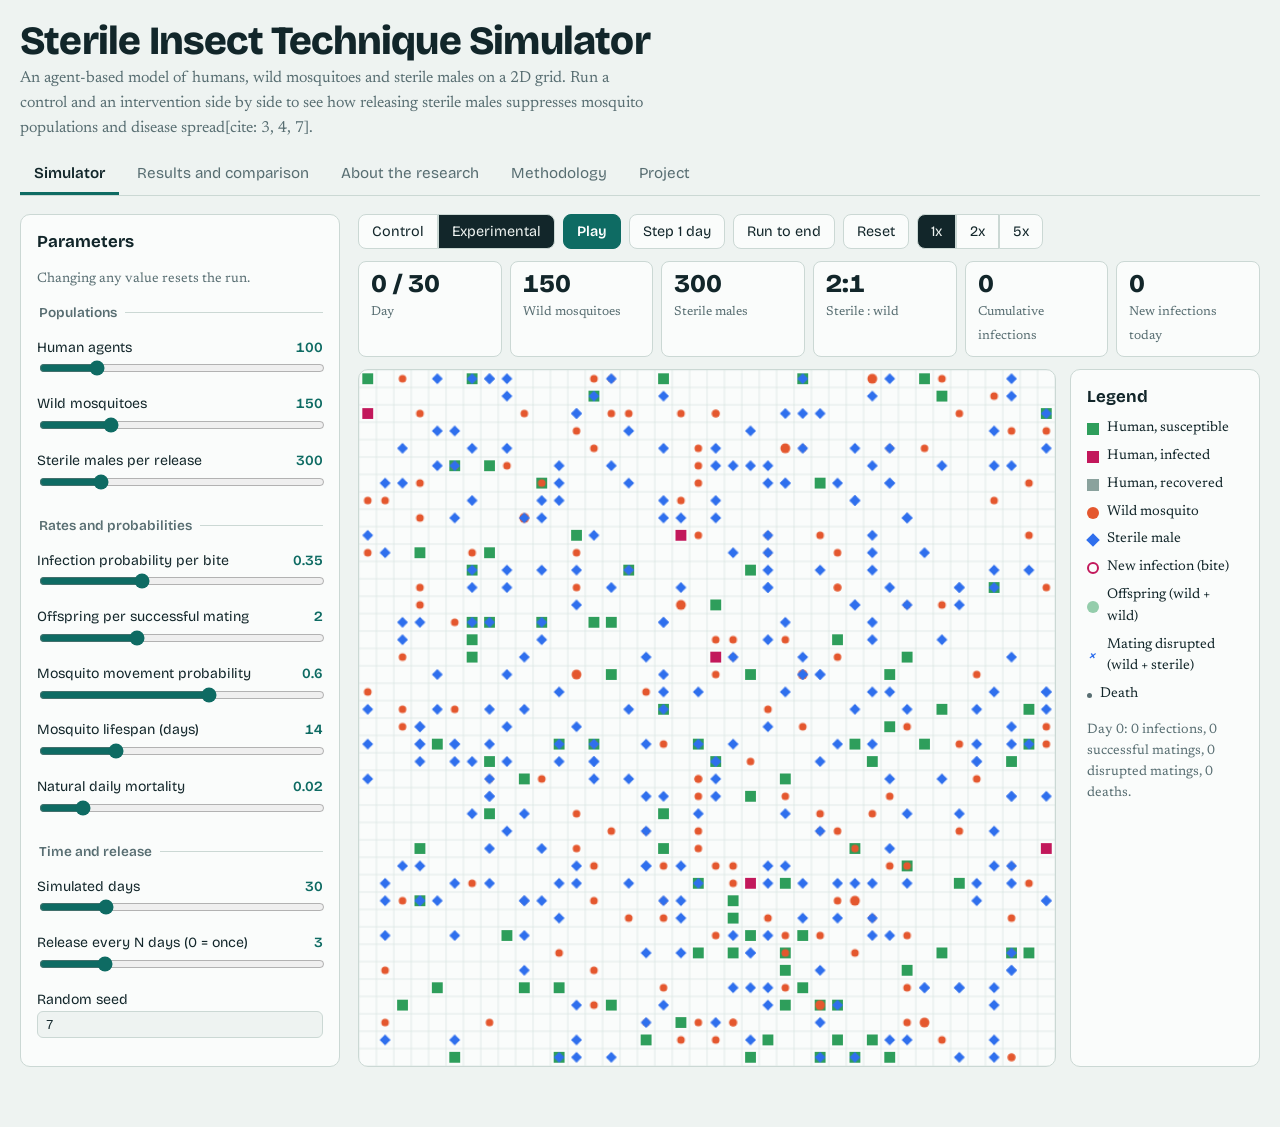
==== index.html @ a65aa8a1 "Rename SIT_Simulator.html to index.html" ====
<!DOCTYPE html>
<html lang="en">
<head>
  <meta charset="utf-8">
  <meta name="viewport" content="width=device-width, initial-scale=1, viewport-fit=cover">
  <title>SIT Simulator – Sterile Insect Technique Agent-Based Model</title>
  <link rel="stylesheet" href="https://fonts.googleapis.com/css2?family=Bricolage+Grotesque:wght@400;600;800&family=Newsreader:ital,wght@0,400;0,600;1,400&display=swap">
  <link rel="stylesheet" href="style.css">
</head>
<body>

  <header>
    <h1>Sterile Insect Technique Simulator</h1>
    <p class="sub">
      An agent-based model of humans, wild mosquitoes and sterile males on a 2D grid. Run a control and an intervention side by side to see how releasing sterile males suppresses mosquito populations and disease spread[cite: 3, 4, 7].
    </p>
    <nav role="tablist" id="tabs"></nav>
  </header>

  <main>
    <!-- SIMULATOR VIEW -->
    <section id="sim">
      <div class="layout">
        <div class="card" id="ctl">
          <h2>Parameters</h2>
          <p class="note">Changing any value resets the run.</p>
        </div>

        <div>
          <div class="bar ui">
            <span class="seg" role="group" aria-label="Scenario shown on grid">
              <button class="btn" id="vctl" aria-pressed="false">Control</button>
              <button class="btn" id="vexp" aria-pressed="true">Experimental</button>
            </span>
            <button class="btn pri" id="play">Play</button>
            <button class="btn" id="stepb">Step 1 day</button>
            <button class="btn" id="runall">Run to end</button>
            <button class="btn" id="resetb">Reset</button>
            <span class="seg" role="group" aria-label="Speed">
              <button class="btn" data-sp="1" aria-pressed="true">1x</button>
              <button class="btn" data-sp="2" aria-pressed="false">2x</button>
              <button class="btn" data-sp="5" aria-pressed="false">5x</button>
            </span>
          </div>

          <div class="metrics" id="metrics"></div>

          <div class="stage">
            <canvas class="grid" id="cv" width="640" height="640" role="img" aria-label="Simulation grid"></canvas>
            
            <div class="card">
              <h3>Legend</h3>
              <ul class="legend">
                <li><i class="dot" style="background:var(--hs)"></i>Human, susceptible</li>
                <li><i class="dot" style="background:var(--hi)"></i>Human, infected</li>
                <li><i class="dot" style="background:var(--hr)"></i>Human, recovered</li>
                <li><i class="dot" style="background:var(--wild); border-radius:50%"></i>Wild mosquito</li>
                <li><i class="dot" style="background:var(--ster); transform:rotate(45deg) scale(.8)"></i>Sterile male</li>
                <li><i class="dot" style="border:2px solid var(--hi); border-radius:50%"></i>New infection (bite)</li>
                <li><i class="dot" style="background:var(--hs); border-radius:50%; opacity:.5"></i>Offspring (wild + wild)</li>
                <li><i class="dot" style="color:var(--ster); font-weight:800; line-height:12px; text-align:center">×</i>Mating disrupted (wild + sterile)</li>
                <li><i class="dot" style="background:var(--mute); width:5px; height:5px; border-radius:50%"></i>Death</li>
              </ul>
              <p class="note" id="evsum"></p>
            </div>
          </div>
        </div>
      </div>
    </section>

    <!-- RESULTS VIEW -->
    <section id="res" hidden>
      <div class="card sev" id="sev"></div>
      
      <div class="bar ui" style="margin-top: 14px">
        <button class="btn" id="savebtn">Save this run for comparison</button>
        <button class="btn" id="csvbtn">Export CSV</button>
        <button class="btn" id="clrbtn">Clear saved runs</button>
        <span class="note">PNG export is on each chart.</span>
      </div>

      <div class="charts" id="charts"></div>

      <div class="card" style="margin-top: 14px">
        <h3>Saved runs</h3>
        <div class="tw" id="saved">
          <p class="note">No saved runs yet. Finish a run, then save it to compare different release settings.</p>
        </div>
      </div>
    </section>

    <!-- ABOUT VIEW -->
    <section id="about" hidden>
      <div class="prose">
        <h2>About the research</h2>
        <p>Mosquitoes spread dengue, Zika and malaria[cite: 2]. Because vaccines and treatments are limited for some of these diseases, controlling the vector is a main line of defence[cite: 2]. Insecticides work, but resistance builds up and non-target species suffer[cite: 2].</p>
        <p>The <b>Sterile Insect Technique (SIT)</b> takes a different route[cite: 2]. Male mosquitoes are reared in large numbers and sterilised, usually by radiation[cite: 2]. They are released into the wild population, where they compete for mates[cite: 2]. A wild female that mates with a sterile male lays no viable eggs[cite: 2]. Each release therefore cuts the next generation, and repeated releases can drive the population down[cite: 2].</p>
        <p>Males do not bite, so released sterile males add no disease risk[cite: 2]. SIT is also species-specific: it only affects the species that was released[cite: 2, 3].</p>
        <p>Field trials are slow and costly. This simulator lets researchers test release sizes and intervals on a virtual neighbourhood before committing resources[cite: 3, 4, 11]. It is a simplified teaching and research model, not a forecast for any real location[cite: 1, 4].</p>
      </div>
    </section>

    <!-- METHODOLOGY VIEW -->
    <section id="method" hidden>
      <div class="prose">
        <h2>Methodology and flowchart</h2>
        <p>Each simulated day runs through the same seven phases[cite: 7]. Select a phase to read what the model does in it[cite: 6, 7].</p>
      </div>
      <div class="flow" id="flow"></div>
      <div class="card prose" id="phase"></div>
    </section>

    <!-- PROJECT VIEW -->
    <section id="proj" hidden>
      <div class="two">
        <div class="card">
          <h3>Research team</h3>
          <ul id="team"></ul>
        </div>
        <div class="card">
          <h3>Adviser and institution</h3>
          <p id="adv"></p>
        </div>
        <div class="card" style="grid-column: 1 / -1">
          <h3>Timeline</h3>
          <div class="tw">
            <table id="tl"></table>
          </div>
        </div>
      </div>
    </section>
  </main>

  <dialog id="dlg">
    <h3 id="dt"></h3>
    <div id="db"></div>
    <p style="text-align: right">
      <button class="btn" id="dcopy">Copy</button> 
      <button class="btn pri" id="dclose">Close</button>
    </p>
  </dialog>

  <script src="script.js" defer></script>
</body>
</html>
---- style.css ----
/* ==========================================================================
       Design System & Variables
       ========================================================================== */
    :root {
      --bg: #EEF3F1;
      --panel: #FAFCFB;
      --ink: #12262A;
      --mute: #586E72;
      --line: #CBD8D4;
      --acc: #0E6B63;
      --accink: #FFFFFF;
      --wild: #E4572E;
      --ster: #2F6FED;
      --hs: #2E9E5B;
      --hi: #C2185B;
      --hr: #8AA29D;

      box-sizing: border-box;
      padding-top: env(safe-area-inset-top, 0px);
      padding-bottom: env(safe-area-inset-bottom, 0px);
    }

    @media (prefers-color-scheme: dark) {
      :root:not([data-theme="light"]) {
        --bg: #0F1A1C;
        --panel: #152427;
        --ink: #E4EFEC;
        --mute: #8FA8A3;
        --line: #28403F;
        --acc: #4FD1C0;
        --accink: #0F1A1C;
        --ster: #6EA0FF;
        --hi: #FF5C93;
      }
    }

    :root[data-theme="dark"] {
      --bg: #0F1A1C;
      --panel: #152427;
      --ink: #E4EFEC;
      --mute: #8FA8A3;
      --line: #28403F;
      --acc: #4FD1C0;
      --accink: #0F1A1C;
      --ster: #6EA0FF;
      --hi: #FF5C93;
    }

    /* ==========================================================================
       Base & Typography
       ========================================================================== */
    * {
      box-sizing: border-box;
    }

    html {
      scroll-padding-top: env(safe-area-inset-top, 0px);
    }

    body {
      margin: 0;
      background: var(--bg);
      color: var(--ink);
      font: 16px/1.55 'Newsreader', Georgia, serif;
    }

    h1, h2, h3, button, label, .ui, th, .tab {
      font-family: 'Bricolage Grotesque', system-ui, sans-serif;
    }

    /* ==========================================================================
       Header & Navigation
       ========================================================================== */
    header {
      padding: 20px 20px 0;
      max-width: 1280px;
      margin: 0 auto;
    }

    h1 {
      font-size: clamp(1.6rem, 4vw, 2.5rem);
      line-height: 1.05;
      margin: 0 0 4px;
      font-weight: 800;
      letter-spacing: -0.02em;
    }

    .sub {
      color: var(--mute);
      margin: 0 0 14px;
      max-width: 70ch;
    }

    nav {
      display: flex;
      gap: 4px;
      overflow-x: auto;
      border-bottom: 1px solid var(--line);
    }

    .tab {
      background: none;
      border: 0;
      border-bottom: 3px solid transparent;
      color: var(--mute);
      padding: 10px 14px;
      font-size: 0.95rem;
      cursor: pointer;
      white-space: nowrap;
    }

    .tab[aria-selected="true"] {
      color: var(--ink);
      border-color: var(--acc);
      font-weight: 600;
    }

    /* ==========================================================================
       Layout & Containers
       ========================================================================== */
    main {
      max-width: 1280px;
      margin: 0 auto;
      padding: 18px 20px 60px;
    }

    section[hidden] {
      display: none;
    }

    .layout {
      display: grid;
      grid-template-columns: 320px 1fr;
      gap: 18px;
    }

    @media (max-width: 900px) {
      .layout {
        grid-template-columns: 1fr;
      }
    }

    .card {
      background: var(--panel);
      border: 1px solid var(--line);
      border-radius: 10px;
      padding: 14px 16px;
    }

    .card h2, .card h3 {
      margin: 0 0 8px;
      font-size: 1.05rem;
    }

    /* ==========================================================================
       Forms & Input Controls
       ========================================================================== */
    fieldset {
      border: 0;
      border-top: 1px solid var(--line);
      margin: 10px 0 0;
      padding: 8px 0 0;
    }

    legend {
      font: 600 0.85rem 'Bricolage Grotesque', sans-serif;
      color: var(--mute);
      padding-right: 8px;
    }

    .f {
      margin: 8px 0;
    }

    .f label {
      display: flex;
      justify-content: space-between;
      font-size: 0.88rem;
      gap: 8px;
    }

    .f output {
      font-variant-numeric: tabular-nums;
      color: var(--acc);
      font-weight: 600;
    }

    .f input[type="range"] {
      width: 100%;
      accent-color: var(--acc);
    }

    .f input[type="number"] {
      width: 100%;
      padding: 5px 8px;
      border: 1px solid var(--line);
      background: var(--bg);
      color: var(--ink);
      border-radius: 6px;
    }

    /* ==========================================================================
       Interactive Buttons & Toolbars
       ========================================================================== */
    button {
      font-size: 0.9rem;
    }

    .btn {
      background: var(--panel);
      color: var(--ink);
      border: 1px solid var(--line);
      border-radius: 8px;
      padding: 8px 13px;
      cursor: pointer;
    }

    .btn:hover {
      border-color: var(--acc);
    }

    .btn.pri {
      background: var(--acc);
      color: var(--accink);
      border-color: var(--acc);
      font-weight: 600;
    }

    .btn[aria-pressed="true"] {
      background: var(--ink);
      color: var(--bg);
    }

    :focus-visible {
      outline: 2px solid var(--acc);
      outline-offset: 2px;
    }

    .bar {
      display: flex;
      flex-wrap: wrap;
      gap: 8px;
      align-items: center;
      margin: 0 0 12px;
    }

    .seg {
      display: inline-flex;
      gap: 0;
    }

    .seg .btn {
      border-radius: 0;
    }

    .seg .btn:first-child {
      border-radius: 8px 0 0 8px;
    }

    .seg .btn:last-child {
      border-radius: 0 8px 8px 0;
    }

    /* ==========================================================================
       Metrics, Grid Stage & Canvas
       ========================================================================== */
    .metrics {
      display: grid;
      grid-template-columns: repeat(auto-fit, minmax(120px, 1fr));
      gap: 8px;
      margin-bottom: 12px;
    }

    .m {
      background: var(--panel);
      border: 1px solid var(--line);
      border-radius: 8px;
      padding: 8px 12px;
    }

    .m b {
      display: block;
      font: 800 1.6rem 'Bricolage Grotesque', sans-serif;
      font-variant-numeric: tabular-nums;
      line-height: 1.1;
    }

    .m span {
      font-size: 0.8rem;
      color: var(--mute);
    }

    .stage {
      display: grid;
      grid-template-columns: minmax(0, 1fr) 190px;
      gap: 14px;
    }

    @media (max-width: 700px) {
      .stage {
        grid-template-columns: 1fr;
      }
    }

    canvas.grid {
      width: 100%;
      aspect-ratio: 1;
      background: var(--panel);
      border: 1px solid var(--line);
      border-radius: 10px;
      display: block;
    }

    .legend {
      list-style: none;
      margin: 0;
      padding: 0;
      font-size: 0.88rem;
    }

    .legend li {
      display: flex;
      align-items: center;
      gap: 8px;
      margin: 6px 0;
    }

    .dot {
      width: 12px;
      height: 12px;
      display: inline-block;
      flex: none;
    }

    /* ==========================================================================
       Charts, Tables, & Modals
       ========================================================================== */
    .charts {
      display: grid;
      grid-template-columns: repeat(auto-fit, minmax(340px, 1fr));
      gap: 14px;
    }

    .charts canvas {
      width: 100%;
      height: auto;
      aspect-ratio: 560 / 270;
      display: block;
    }

    .sev {
      border-left: 8px solid var(--mute);
    }

    .sev h2 {
      font-size: 1.5rem;
    }

    table {
      width: 100%;
      border-collapse: collapse;
      font-size: 0.9rem;
    }

    th, td {
      text-align: left;
      padding: 6px 8px;
      border-bottom: 1px solid var(--line);
    }

    .tw {
      overflow-x: auto;
    }

    .prose {
      max-width: 75ch;
    }

    .prose h2 {
      font-size: 1.4rem;
      margin-top: 1.6em;
    }

    .prose p {
      margin: 0.7em 0;
    }

    .flow {
      display: flex;
      flex-wrap: wrap;
      gap: 6px;
      margin: 12px 0;
    }

    .flow .btn {
      border-radius: 999px;
    }

    .flow .btn[aria-current="step"] {
      background: var(--acc);
      color: var(--accink);
      border-color: var(--acc);
    }

    .two {
      display: grid;
      grid-template-columns: repeat(auto-fit, minmax(280px, 1fr));
      gap: 14px;
    }

    dialog {
      background: var(--panel);
      color: var(--ink);
      border: 1px solid var(--line);
      border-radius: 10px;
      max-width: min(680px, 92vw);
    }

    dialog textarea {
      width: 100%;
      height: 240px;
      font: 12px monospace;
      background: var(--bg);
      color: var(--ink);
    }

    dialog img {
      max-width: 100%;
    }

    .note {
      color: var(--mute);
      font-size: 0.85rem;
    }
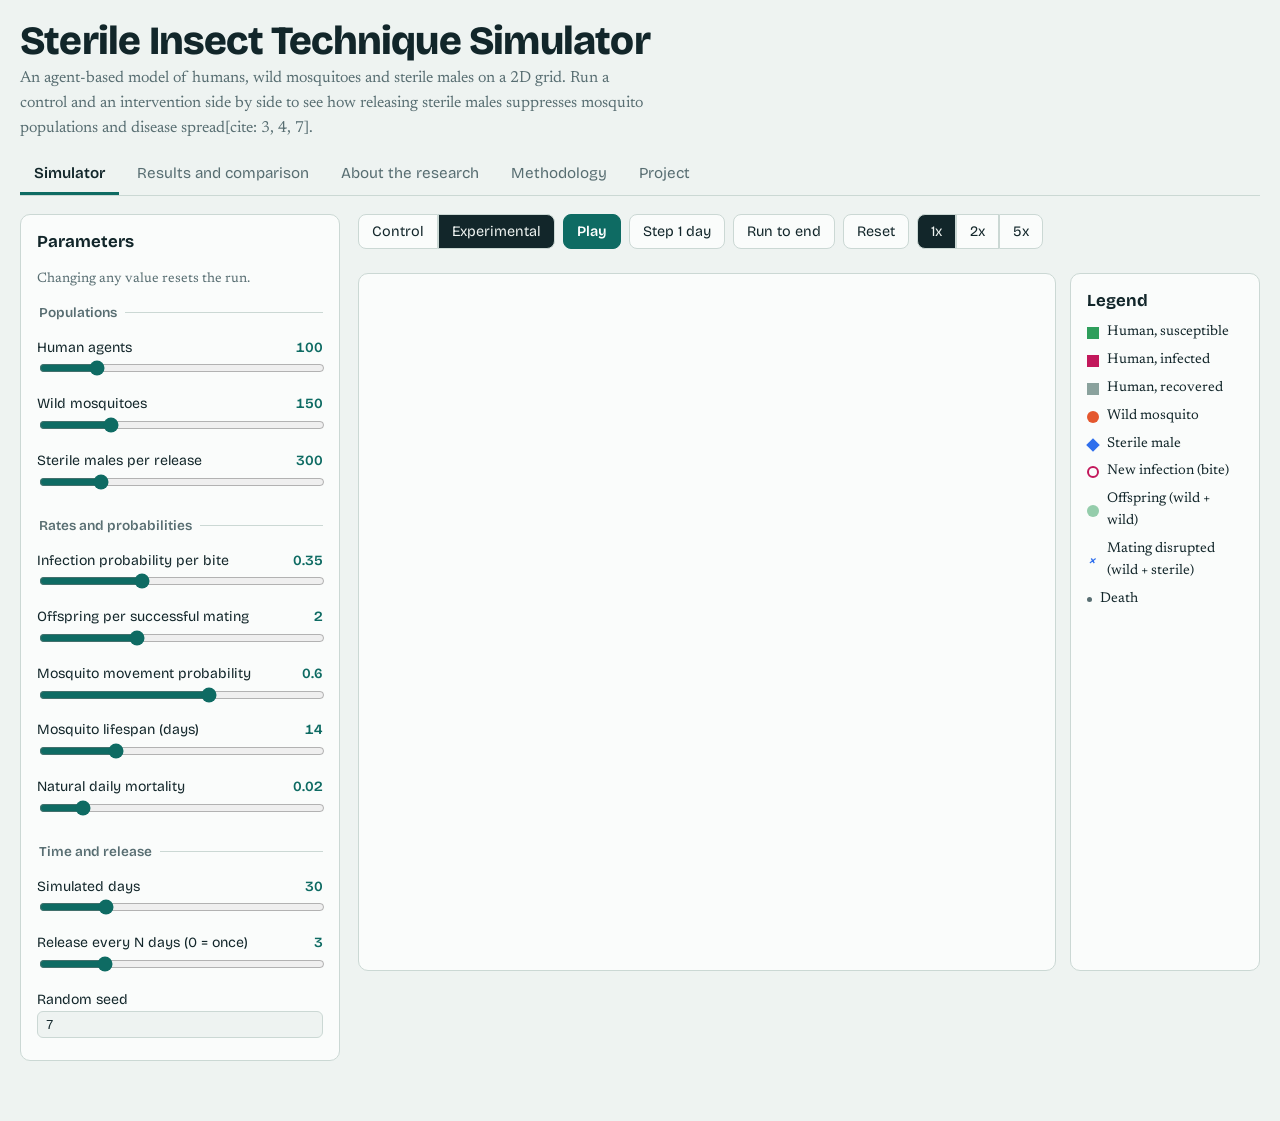
==== commit 836f7b7e: "Update index.html" ====
--- a/index.html
+++ b/index.html
@@ -121,12 +121,6 @@
           <h3>Adviser and institution</h3>
           <p id="adv"></p>
         </div>
-        <div class="card" style="grid-column: 1 / -1">
-          <h3>Timeline</h3>
-          <div class="tw">
-            <table id="tl"></table>
-          </div>
-        </div>
       </div>
     </section>
   </main>
